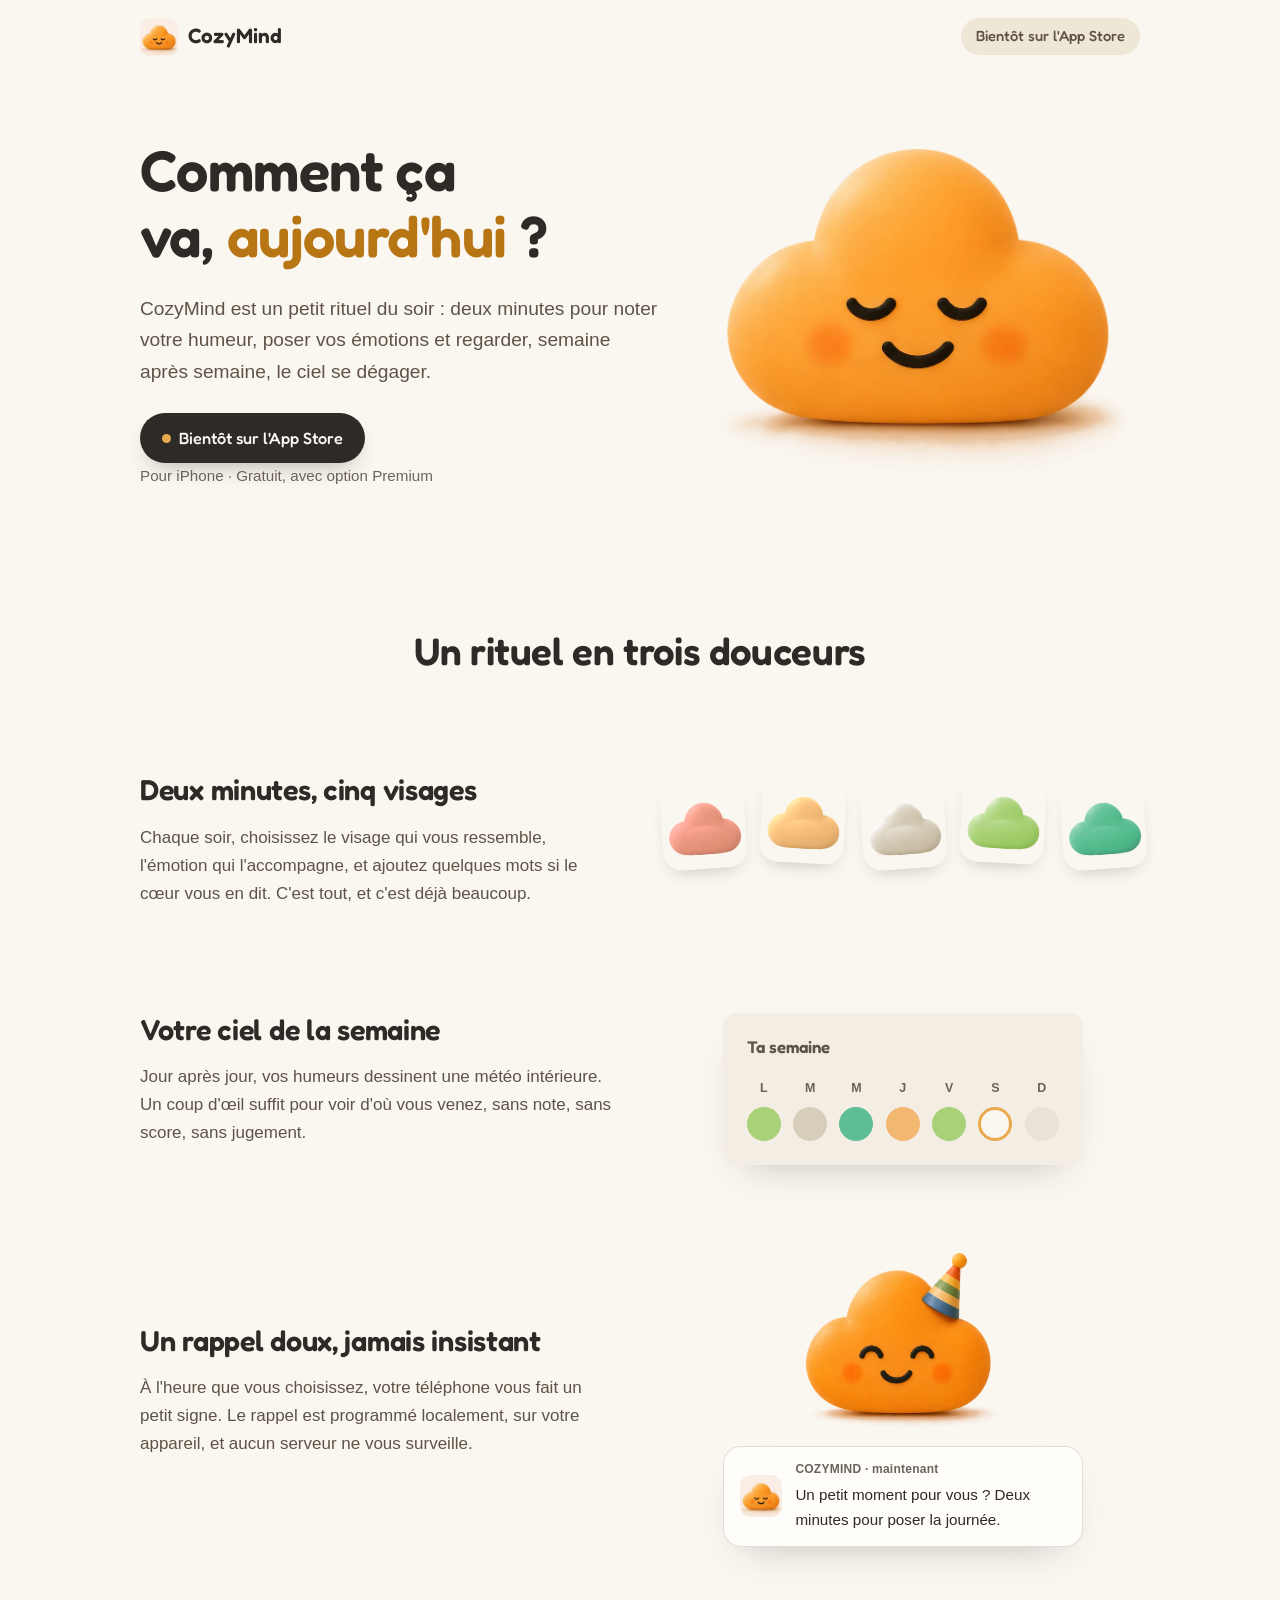
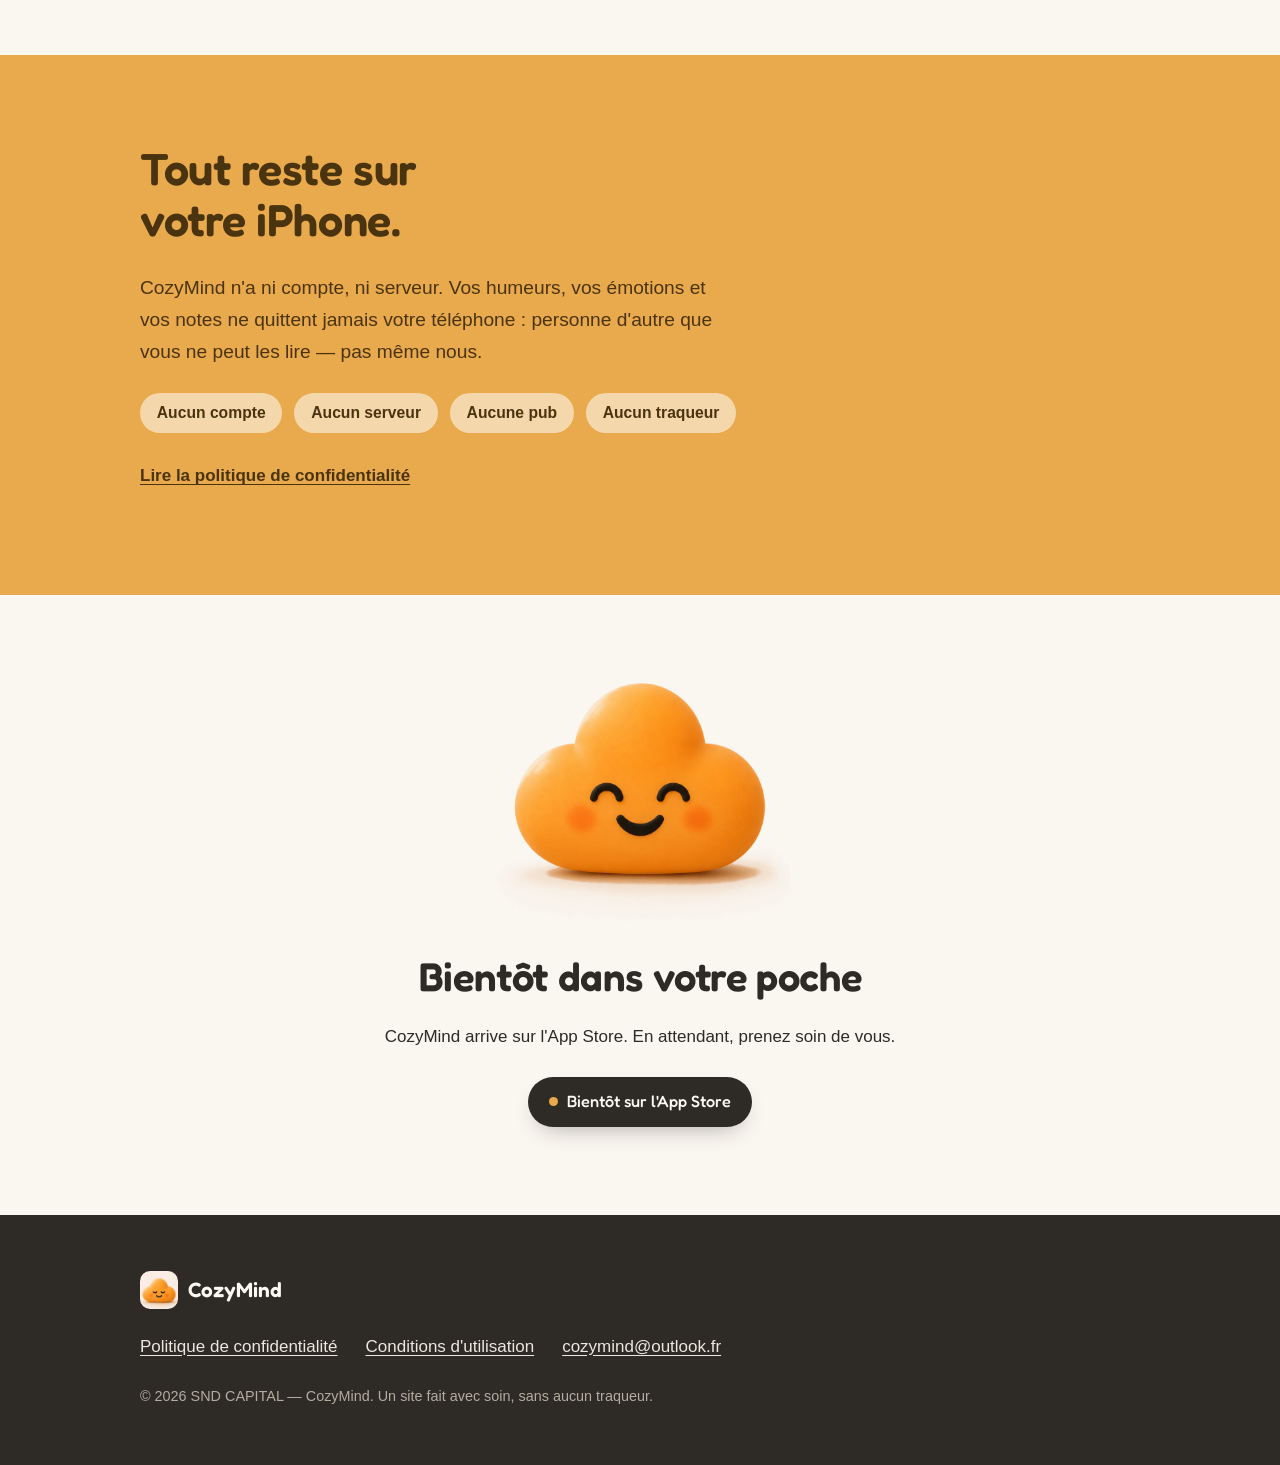
==== index.html @ 1f39d96f "Site cozymind.fr : landing, politique de confidentialité, conditions d'utilisation Co-Authored-By: C" ====
<!DOCTYPE html>
<html lang="fr">
<head>
  <meta charset="UTF-8">
  <meta name="viewport" content="width=device-width, initial-scale=1.0">
  <title>CozyMind — Deux minutes chaque soir pour votre humeur</title>
  <meta name="description" content="CozyMind est une app iPhone de suivi d'humeur : un petit rituel du soir, tout doux. Sans compte, sans serveur, sans pub — tout reste sur votre téléphone.">
  <link rel="canonical" href="https://cozymind.fr/">
  <meta property="og:title" content="CozyMind — Deux minutes chaque soir pour votre humeur">
  <meta property="og:description" content="Un petit rituel du soir pour noter votre humeur. Sans compte, sans serveur : tout reste sur votre iPhone.">
  <meta property="og:url" content="https://cozymind.fr/">
  <meta property="og:image" content="https://cozymind.fr/assets/img/icon-512.png">
  <meta property="og:type" content="website">
  <meta name="theme-color" content="#FAF6F0">
  <link rel="icon" href="assets/img/favicon-32.png" sizes="32x32">
  <link rel="apple-touch-icon" href="assets/img/apple-touch-icon.png">
  <link rel="stylesheet" href="assets/style.css">
</head>
<body>

  <header class="site-header">
    <div class="wrap">
      <a class="brand" href="/">
        <img src="assets/img/app-icon.webp" alt="" width="38" height="38">
        CozyMind
      </a>
      <span class="header-note">Bientôt sur l'App Store</span>
    </div>
  </header>

  <main>
    <section class="hero">
      <div class="wrap">
        <div class="hero-copy">
          <h1>Comment ça va, <em>aujourd'hui</em>&nbsp;?</h1>
          <p class="pitch">CozyMind est un petit rituel du soir&nbsp;: deux minutes pour noter votre humeur, poser vos émotions et regarder, semaine après semaine, le ciel se dégager.</p>
          <div class="cta-row">
            <span class="badge-soon"><span class="dot" aria-hidden="true"></span>Bientôt sur l'App&nbsp;Store</span>
          </div>
          <p class="cta-note">Pour iPhone · Gratuit, avec option Premium</p>
        </div>
        <figure class="hero-figure">
          <img src="assets/img/mascotte.webp" alt="La mascotte de CozyMind, un petit nuage souriant aux joues rosées" width="880" height="687">
        </figure>
      </div>
    </section>

    <section class="how" id="comment">
      <div class="wrap">
        <h2>Un rituel en trois douceurs</h2>

        <article class="feature">
          <div class="feature-text">
            <h3>Deux minutes, cinq visages</h3>
            <p>Chaque soir, choisissez le visage qui vous ressemble, l'émotion qui l'accompagne, et ajoutez quelques mots si le cœur vous en dit. C'est tout, et c'est déjà beaucoup.</p>
          </div>
          <figure class="feature-visual">
            <div class="mood-fan" role="img" aria-label="Les cinq visages d'humeur de CozyMind, de « pas très bien » à « très bien »">
              <img src="assets/img/humeur-1.webp" alt="" width="256" height="256">
              <img src="assets/img/humeur-2.webp" alt="" width="256" height="256">
              <img src="assets/img/humeur-3.webp" alt="" width="256" height="256">
              <img src="assets/img/humeur-4.webp" alt="" width="256" height="256">
              <img src="assets/img/humeur-5.webp" alt="" width="256" height="256">
            </div>
          </figure>
        </article>

        <article class="feature">
          <div class="feature-text">
            <h3>Votre ciel de la semaine</h3>
            <p>Jour après jour, vos humeurs dessinent une météo intérieure. Un coup d'œil suffit pour voir d'où vous venez, sans note, sans score, sans jugement.</p>
          </div>
          <figure class="feature-visual">
            <div class="week-card" role="img" aria-label="Aperçu de la semaine dans CozyMind : un rond coloré par jour selon l'humeur">
              <p class="week-title">Ta semaine</p>
              <div class="week-days">
                <span class="day"><span>L</span><i class="m4"></i></span>
                <span class="day"><span>M</span><i class="m3"></i></span>
                <span class="day"><span>M</span><i class="m5"></i></span>
                <span class="day"><span>J</span><i class="m2"></i></span>
                <span class="day"><span>V</span><i class="m4"></i></span>
                <span class="day"><span>S</span><i class="today"></i></span>
                <span class="day"><span>D</span><i class="future"></i></span>
              </div>
            </div>
          </figure>
        </article>

        <article class="feature">
          <div class="feature-text">
            <h3>Un rappel doux, jamais insistant</h3>
            <p>À l'heure que vous choisissez, votre téléphone vous fait un petit signe. Le rappel est programmé localement, sur votre appareil, et aucun serveur ne vous surveille.</p>
          </div>
          <figure class="feature-visual">
            <div class="reminder-stack">
              <img src="assets/img/mascotte-festive.webp" alt="La mascotte de CozyMind qui lance des confettis" width="640" height="567">
              <div class="notif-card">
                <img src="assets/img/app-icon.webp" alt="" width="42" height="42">
                <div>
                  <p class="notif-app">COZYMIND · maintenant</p>
                  <p class="notif-text">Un petit moment pour vous&nbsp;? Deux minutes pour poser la journée.</p>
                </div>
              </div>
            </div>
          </figure>
        </article>

      </div>
    </section>

    <section class="privacy">
      <div class="wrap">
        <h2>Tout reste sur votre iPhone.</h2>
        <p class="privacy-lead">CozyMind n'a ni compte, ni serveur. Vos humeurs, vos émotions et vos notes ne quittent jamais votre téléphone&nbsp;: personne d'autre que vous ne peut les lire — pas même nous.</p>
        <ul class="privacy-facts">
          <li>Aucun compte</li>
          <li>Aucun serveur</li>
          <li>Aucune pub</li>
          <li>Aucun traqueur</li>
        </ul>
        <p><a href="confidentialite.html">Lire la politique de confidentialité</a></p>
      </div>
    </section>

    <section class="closing">
      <div class="wrap">
        <img src="assets/img/nuage-heureux.webp" alt="Un nuage heureux, les yeux fermés, tout sourire" width="880" height="722">
        <h2>Bientôt dans votre poche</h2>
        <p class="pitch">CozyMind arrive sur l'App&nbsp;Store. En attendant, prenez soin de vous.</p>
        <div class="cta-row">
          <span class="badge-soon"><span class="dot" aria-hidden="true"></span>Bientôt sur l'App&nbsp;Store</span>
        </div>
      </div>
    </section>
  </main>

  <footer class="site-footer">
    <div class="wrap">
      <a class="brand" href="/">
        <img src="assets/img/app-icon.webp" alt="" width="38" height="38">
        CozyMind
      </a>
      <ul class="footer-links">
        <li><a href="confidentialite.html">Politique de confidentialité</a></li>
        <li><a href="conditions.html">Conditions d'utilisation</a></li>
        <li><a href="mailto:cozymind@outlook.fr">cozymind@outlook.fr</a></li>
      </ul>
      <p class="legal">© 2026 SND CAPITAL — CozyMind. Un site fait avec soin, sans aucun traqueur.</p>
    </div>
  </footer>

</body>
</html>
---- assets/style.css ----
/* cozymind.fr — feuille de style unique.
   Tokens repris de src/theme.js de l'app : le site doit ressembler à l'app. */

/* ---------- Polices (auto-hébergées, aucun appel tiers) ---------- */
@font-face {
  font-family: 'Fredoka';
  font-style: normal;
  font-weight: 500 600;
  font-display: swap;
  src: url('fonts/fredoka-latin.woff2') format('woff2');
  unicode-range: U+0000-00FF, U+0131, U+0152-0153, U+02BB-02BC, U+02C6, U+02DA,
    U+02DC, U+0304, U+0308, U+0329, U+2000-206F, U+20AC, U+2122, U+2191, U+2193,
    U+2212, U+2215, U+FEFF, U+FFFD;
}
@font-face {
  font-family: 'Fredoka';
  font-style: normal;
  font-weight: 500 600;
  font-display: swap;
  src: url('fonts/fredoka-latin-ext.woff2') format('woff2');
  unicode-range: U+0100-02BA, U+02BD-02C5, U+02C7-02CC, U+02CE-02D7, U+02DD-02FF,
    U+0304, U+0308, U+0329, U+1D00-1DBF, U+1E00-1E9F, U+1EF2-1EFF, U+2020,
    U+20A0-20AB, U+20AD-20C0, U+2113, U+2C60-2C7F, U+A720-A7FF;
}

/* ---------- Tokens ---------- */
:root {
  --screen: #FAF6F0;
  --card: #F3EDE4;
  --ink: #2E2A26;
  --greige: #9A9088;
  --muted: #6B635B;
  --soft: #5F5347;          /* texte secondaire à bon contraste */
  --amber: #E9A94D;
  --amber-deep: #4A3410;    /* encre sur fond ambre */
  --chip-bg: #EFE7D6;
  --hairline: rgba(138, 129, 119, 0.25);
  --link: #8A5A16;

  --m1: #E89078; --m2: #F2B872; --m3: #D6CDBB; --m4: #A9D178; --m5: #5DBE93;

  --r-card: 14px;
  --r-full: 999px;

  --display: 'Fredoka', 'Avenir Next', 'Trebuchet MS', sans-serif;
  --body: -apple-system, BlinkMacSystemFont, 'Segoe UI', Roboto, Helvetica, Arial, sans-serif;

  --wrap: 1080px;
  --gutter: clamp(1.25rem, 5vw, 2.5rem);
}

/* ---------- Base ---------- */
*, *::before, *::after { box-sizing: border-box; }
html { scroll-behavior: smooth; }
body {
  margin: 0;
  font-family: var(--body);
  font-size: 1.0625rem;
  line-height: 1.65;
  color: var(--ink);
  background: var(--screen);
  -webkit-font-smoothing: antialiased;
}
img { max-width: 100%; height: auto; display: block; }
a { color: var(--link); text-underline-offset: 3px; }
a:hover { color: var(--amber-deep); }
h1, h2, h3 {
  font-family: var(--display);
  font-weight: 600;
  line-height: 1.15;
  letter-spacing: -0.01em;
  text-wrap: balance;
  margin: 0 0 0.6em;
}
p { margin: 0 0 1em; text-wrap: pretty; }
:focus-visible { outline: 3px solid var(--amber); outline-offset: 3px; border-radius: 4px; }

.wrap { max-width: var(--wrap); margin-inline: auto; padding-inline: var(--gutter); }

/* ---------- En-tête ---------- */
.site-header { padding: 1.1rem 0; }
.site-header .wrap { display: flex; align-items: center; justify-content: space-between; gap: 1rem; }
.brand {
  display: inline-flex; align-items: center; gap: 0.6rem;
  font-family: var(--display); font-weight: 600; font-size: 1.3rem;
  color: var(--ink); text-decoration: none;
}
.brand img { width: 38px; height: 38px; border-radius: 10px; }
.header-note {
  font-family: var(--display); font-weight: 500; font-size: 0.92rem;
  color: var(--soft); background: var(--chip-bg);
  padding: 0.4rem 0.95rem; border-radius: var(--r-full);
  white-space: nowrap;
}

/* ---------- Héros ---------- */
.hero { padding: clamp(1.5rem, 5vw, 4rem) 0 clamp(2.5rem, 6vw, 5rem); }
.hero .wrap {
  display: grid; grid-template-columns: minmax(0, 6fr) minmax(0, 5fr);
  gap: clamp(1.5rem, 4vw, 4rem); align-items: center;
}
.hero h1 { font-size: clamp(2.3rem, 5.2vw, 3.6rem); margin-bottom: 0.4em; }
.hero h1 em { font-style: normal; color: #B87514; } /* ambre foncé : 3:1 sur crème */
.hero .pitch { font-size: clamp(1.05rem, 1.6vw, 1.2rem); color: var(--soft); max-width: 34rem; }
.hero-figure { position: relative; margin: 0; }
.hero-figure::before {
  content: ''; position: absolute; inset: 8% 4%;
  background: radial-gradient(closest-side, rgba(233, 169, 77, 0.28), transparent 72%);
  border-radius: 50%;
}
.hero-figure img { position: relative; width: min(100%, 420px); margin-inline: auto; }

.cta-row { display: flex; flex-wrap: wrap; align-items: center; gap: 0.9rem 1.1rem; margin-top: 1.6rem; }
.badge-soon {
  display: inline-flex; align-items: center; gap: 0.55rem;
  background: var(--ink); color: #FBF7F1;
  font-family: var(--display); font-weight: 500; font-size: 1.02rem;
  padding: 0.72rem 1.35rem; border-radius: var(--r-full);
  box-shadow: 0 10px 24px -12px rgba(46, 42, 38, 0.45);
}
.badge-soon .dot {
  width: 9px; height: 9px; border-radius: 50%;
  background: var(--amber); flex: none;
}
.cta-note { font-size: 0.95rem; color: var(--muted); margin: 0; }

/* Les 5 humeurs en éventail sous le héros */
.mood-fan { display: flex; justify-content: center; gap: clamp(0.4rem, 1.5vw, 1rem); padding: 0 0 clamp(2rem, 5vw, 3.5rem); }
.mood-fan img {
  width: clamp(52px, 8vw, 84px); height: auto;
  border-radius: 22%;
  box-shadow: 0 8px 18px -10px rgba(46, 42, 38, 0.35);
}
.mood-fan img:nth-child(odd) { transform: rotate(-4deg) translateY(6px); }
.mood-fan img:nth-child(even) { transform: rotate(3deg); }

/* ---------- Sections « comment ça marche » ---------- */
.how { padding: clamp(2rem, 5vw, 4rem) 0; }
.how > .wrap > h2 { font-size: clamp(1.7rem, 3.2vw, 2.4rem); text-align: center; margin-bottom: clamp(2rem, 5vw, 3.5rem); }
.feature {
  display: grid; grid-template-columns: minmax(0, 1fr) minmax(0, 1fr);
  gap: clamp(1.5rem, 4vw, 4.5rem); align-items: center;
  padding-block: clamp(1.5rem, 3.5vw, 2.75rem);
}
.feature h3 { font-size: clamp(1.35rem, 2.4vw, 1.8rem); }
.feature p { color: var(--soft); max-width: 30rem; }
.feature-visual { margin: 0; display: grid; place-items: center; }
.feature-visual > img { width: min(100%, 340px); }

/* Maquette « Ta semaine » (reconstruite en CSS avec les tokens de l'app) */
.week-card {
  background: var(--card); border-radius: var(--r-card);
  padding: 1.35rem 1.5rem 1.5rem; width: min(100%, 360px);
  box-shadow: 0 18px 40px -24px rgba(46, 42, 38, 0.35);
}
.week-card .week-title {
  font-family: var(--display); font-weight: 600; font-size: 1.05rem; margin-bottom: 1rem;
}
.week-days { display: flex; justify-content: space-between; gap: 0.4rem; }
.week-days .day { display: grid; gap: 0.5rem; justify-items: center; }
.week-days .day span { font-size: 0.78rem; font-weight: 600; color: var(--muted); }
.week-days .day i {
  width: clamp(26px, 4vw, 34px); aspect-ratio: 1; border-radius: 50%; font-style: normal;
}
.day i.m1 { background: var(--m1); } .day i.m2 { background: var(--m2); }
.day i.m3 { background: var(--m3); } .day i.m4 { background: var(--m4); }
.day i.m5 { background: var(--m5); }
.day i.today { background: var(--screen); border: 3px solid var(--amber); }
.day i.future { background: rgba(138, 129, 119, 0.10); }

/* Maquette de rappel (notification locale) */
.reminder-stack { display: grid; gap: 1rem; width: min(100%, 360px); }
.reminder-stack > img { width: 200px; margin-inline: auto; }
.notif-card {
  display: flex; align-items: center; gap: 0.85rem;
  background: #FFFDF9; border: 1px solid var(--hairline);
  border-radius: 18px; padding: 0.85rem 1rem;
  box-shadow: 0 18px 40px -24px rgba(46, 42, 38, 0.35);
}
.notif-card img { width: 42px; height: 42px; border-radius: 11px; }
.notif-card .notif-app { font-size: 0.75rem; font-weight: 600; letter-spacing: 0.02em; color: var(--muted); margin: 0 0 0.1rem; }
.notif-card .notif-text { font-size: 0.95rem; margin: 0; color: var(--ink); }

/* ---------- Bande confidentialité (ambre assumé) ---------- */
.privacy { background: var(--amber); color: var(--amber-deep); padding: clamp(3rem, 7vw, 5.5rem) 0; }
.privacy h2 { font-size: clamp(1.9rem, 3.8vw, 2.8rem); max-width: 18ch; }
.privacy .privacy-lead { font-size: clamp(1.05rem, 1.6vw, 1.2rem); max-width: 56ch; }
.privacy-facts { display: flex; flex-wrap: wrap; gap: 0.6rem 0.75rem; padding: 0; margin: 1.6rem 0 1.8rem; list-style: none; }
.privacy-facts li {
  background: rgba(255, 253, 249, 0.55); border-radius: var(--r-full);
  padding: 0.45rem 1.05rem; font-weight: 600; font-size: 0.98rem;
}
.privacy a { color: var(--amber-deep); font-weight: 600; }

/* ---------- Appel final ---------- */
.closing { text-align: center; padding: clamp(3rem, 7vw, 5.5rem) 0; }
.closing img { width: min(60vw, 300px); margin: 0 auto 1.5rem; }
.closing h2 { font-size: clamp(1.8rem, 3.4vw, 2.5rem); }
.closing .cta-row { justify-content: center; }

/* ---------- Pied de page ---------- */
.site-footer { background: var(--ink); color: #EDE7DE; padding: clamp(2.5rem, 5vw, 3.5rem) 0; }
.site-footer .wrap { display: grid; gap: 1.5rem; }
.site-footer .brand { color: #FBF7F1; }
.footer-links { display: flex; flex-wrap: wrap; gap: 0.4rem 1.75rem; padding: 0; margin: 0; list-style: none; }
.site-footer a { color: #EDE7DE; }
.site-footer a:hover { color: var(--amber); }
.site-footer .legal { font-size: 0.9rem; color: #B5ACA1; margin: 0; }

/* ---------- Pages de texte (légal) ---------- */
.prose { max-width: 46rem; margin-inline: auto; padding: clamp(1.5rem, 4vw, 3rem) var(--gutter) 4rem; }
.prose h1 { font-size: clamp(1.9rem, 4vw, 2.6rem); }
.prose .meta { color: var(--muted); font-size: 0.95rem; margin-top: -0.4rem; }
.prose h2 {
  font-size: 1.35rem; margin-top: 2.4em;
  border-bottom: 1px solid var(--hairline); padding-bottom: 0.35rem;
}
.prose ul { padding-left: 1.35rem; }
.prose li { margin-bottom: 0.45rem; }
.prose .encadre {
  background: var(--chip-bg); border: 1px solid rgba(138, 129, 119, 0.35);
  border-radius: var(--r-card); padding: 1.05rem 1.3rem; margin: 1.6rem 0;
}
.back-link {
  display: inline-block; margin-bottom: 0.5rem;
  font-family: var(--display); font-weight: 500; text-decoration: none;
}

/* ---------- Page 404 ---------- */
.lost { text-align: center; padding: clamp(3rem, 8vw, 6rem) var(--gutter); }
.lost img { width: min(55vw, 260px); margin: 0 auto 1.5rem; }
.lost h1 { font-size: clamp(1.9rem, 4vw, 2.6rem); }

/* ---------- Mouvement ---------- */
@media (prefers-reduced-motion: no-preference) {
  .hero-copy > * { animation: rise 0.7s cubic-bezier(0.16, 1, 0.3, 1) backwards; }
  .hero-copy > *:nth-child(2) { animation-delay: 0.08s; }
  .hero-copy > *:nth-child(3) { animation-delay: 0.16s; }
  .hero-copy > *:nth-child(4) { animation-delay: 0.24s; }
  .hero-figure img { animation: drift 7s ease-in-out infinite; }
  .mood-fan img { transition: transform 0.35s cubic-bezier(0.16, 1, 0.3, 1); }
  .mood-fan img:hover { transform: translateY(-8px) rotate(0deg) scale(1.06); }
}
@keyframes rise { from { opacity: 0; transform: translateY(14px); } }
@keyframes drift {
  0%, 100% { transform: translateY(0); }
  50% { transform: translateY(-10px); }
}
@media (prefers-reduced-motion: reduce) {
  html { scroll-behavior: auto; }
}

/* ---------- Responsive ---------- */
@media (max-width: 820px) {
  .hero .wrap { grid-template-columns: 1fr; text-align: center; }
  .hero .pitch { margin-inline: auto; }
  .hero .cta-row { justify-content: center; }
  .hero-figure { order: -1; }
  .hero-figure img { width: min(62vw, 300px); }
  .feature { grid-template-columns: 1fr; }
  .feature-visual { order: -1; }
  .feature-text h3, .feature-text p { text-align: center; margin-inline: auto; }
  .header-note { display: none; }
}
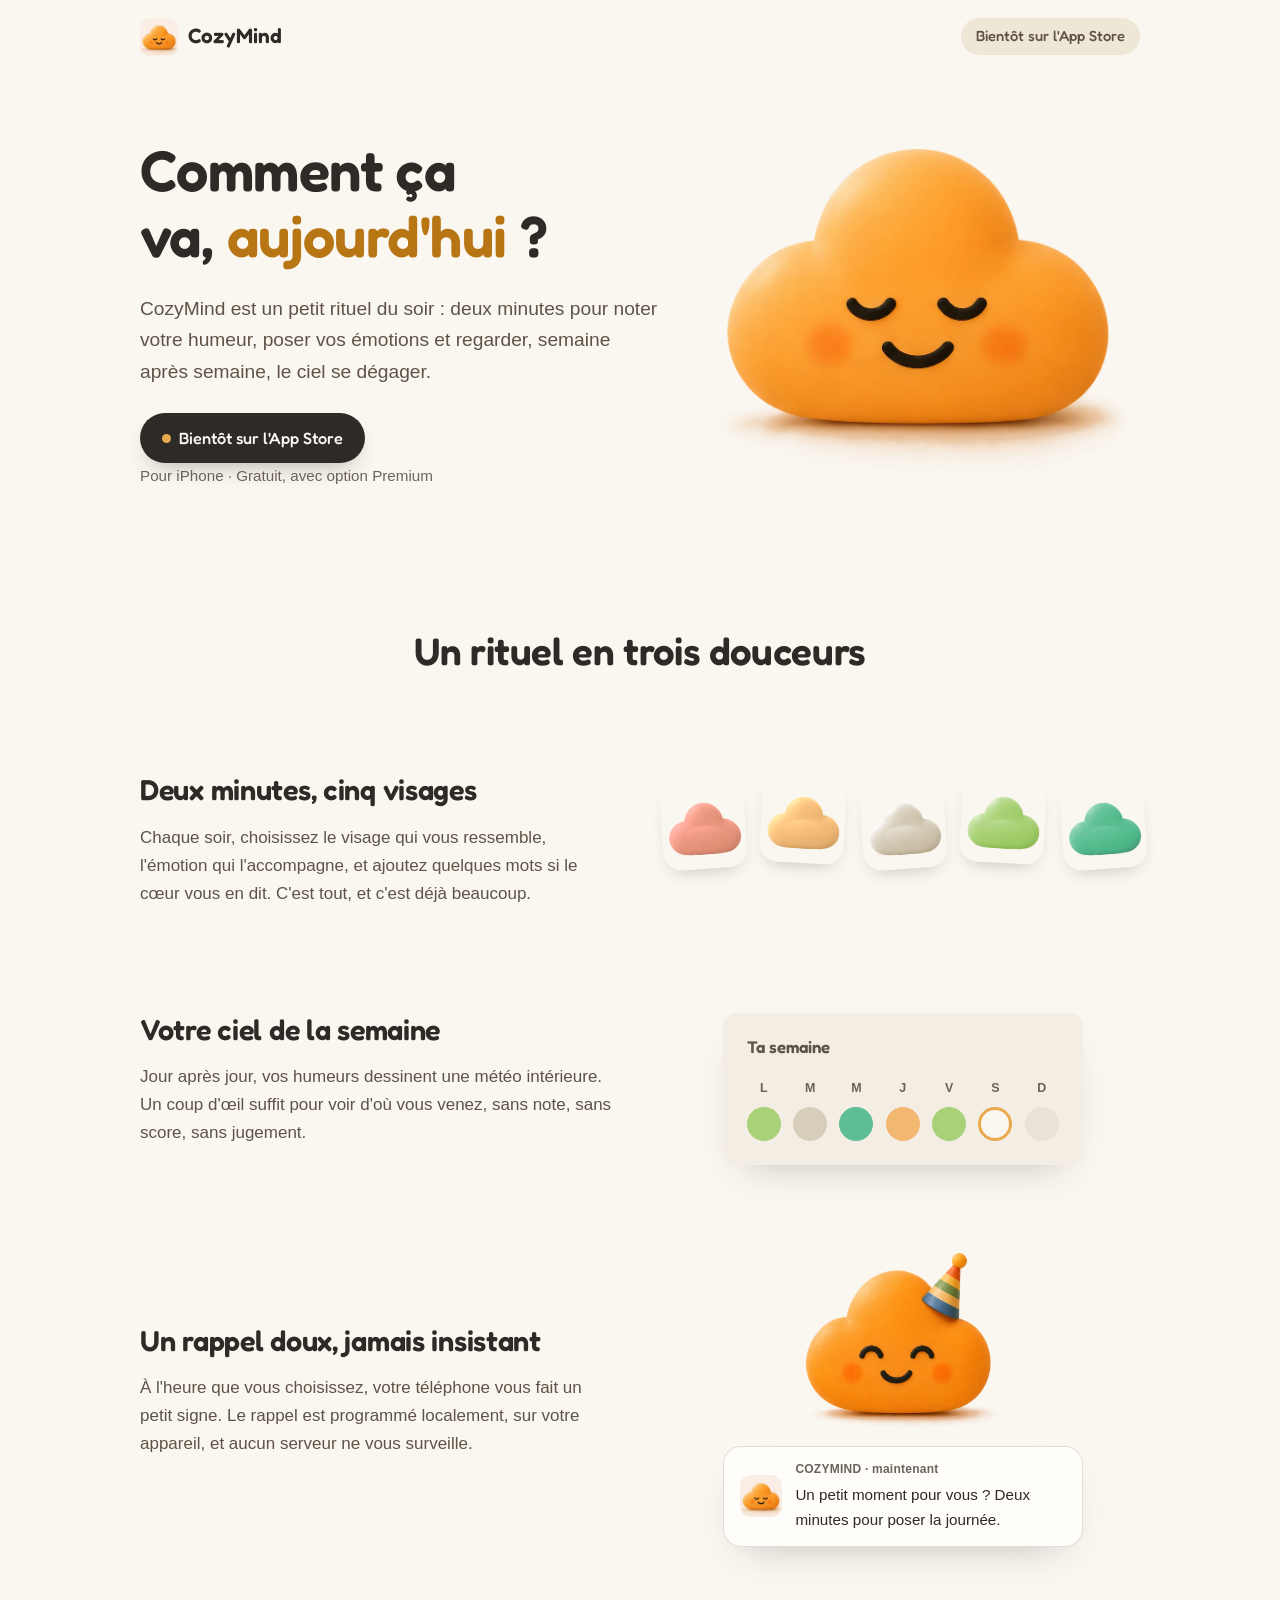
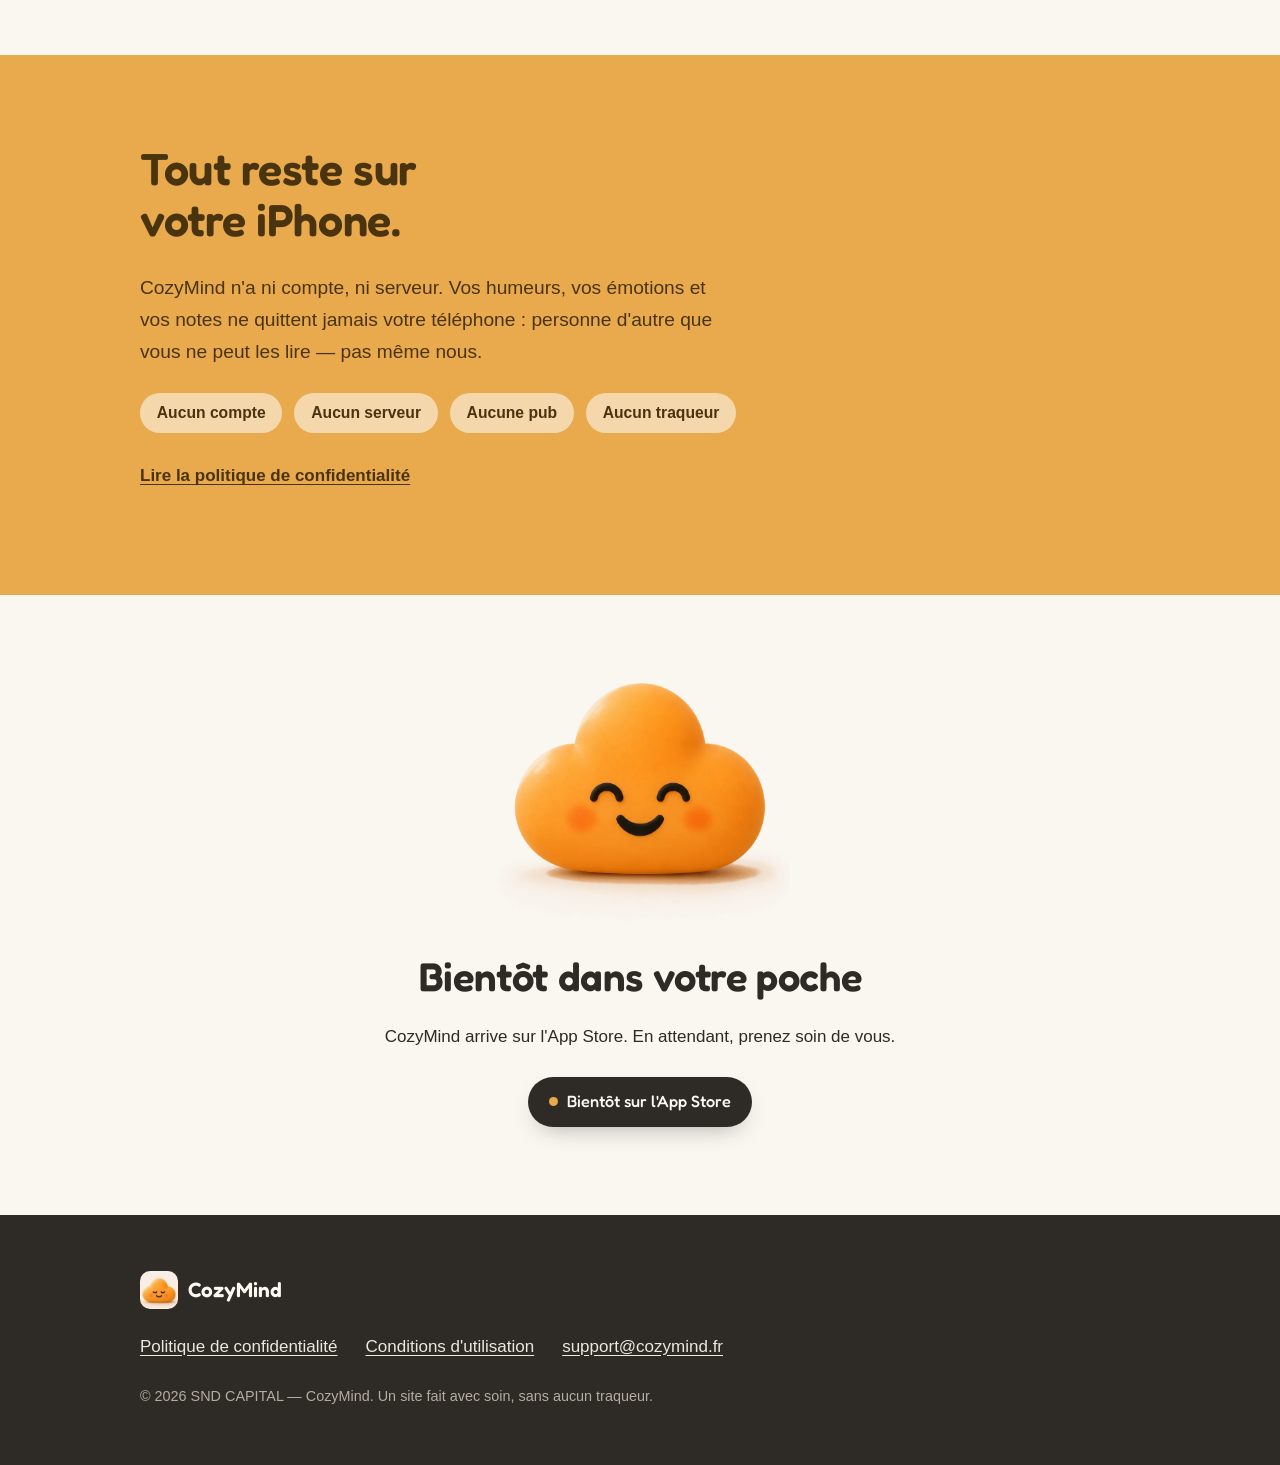
==== commit 58356aba: "Contact : support@cozymind.fr remplace l'adresse outlook.fr Co-Authored-By: Claude Fable 5 <noreply@" ====
--- a/index.html
+++ b/index.html
@@ -143,7 +143,7 @@
       <ul class="footer-links">
         <li><a href="confidentialite.html">Politique de confidentialité</a></li>
         <li><a href="conditions.html">Conditions d'utilisation</a></li>
-        <li><a href="mailto:cozymind@outlook.fr">cozymind@outlook.fr</a></li>
+        <li><a href="mailto:support@cozymind.fr">support@cozymind.fr</a></li>
       </ul>
       <p class="legal">© 2026 SND CAPITAL — CozyMind. Un site fait avec soin, sans aucun traqueur.</p>
     </div>
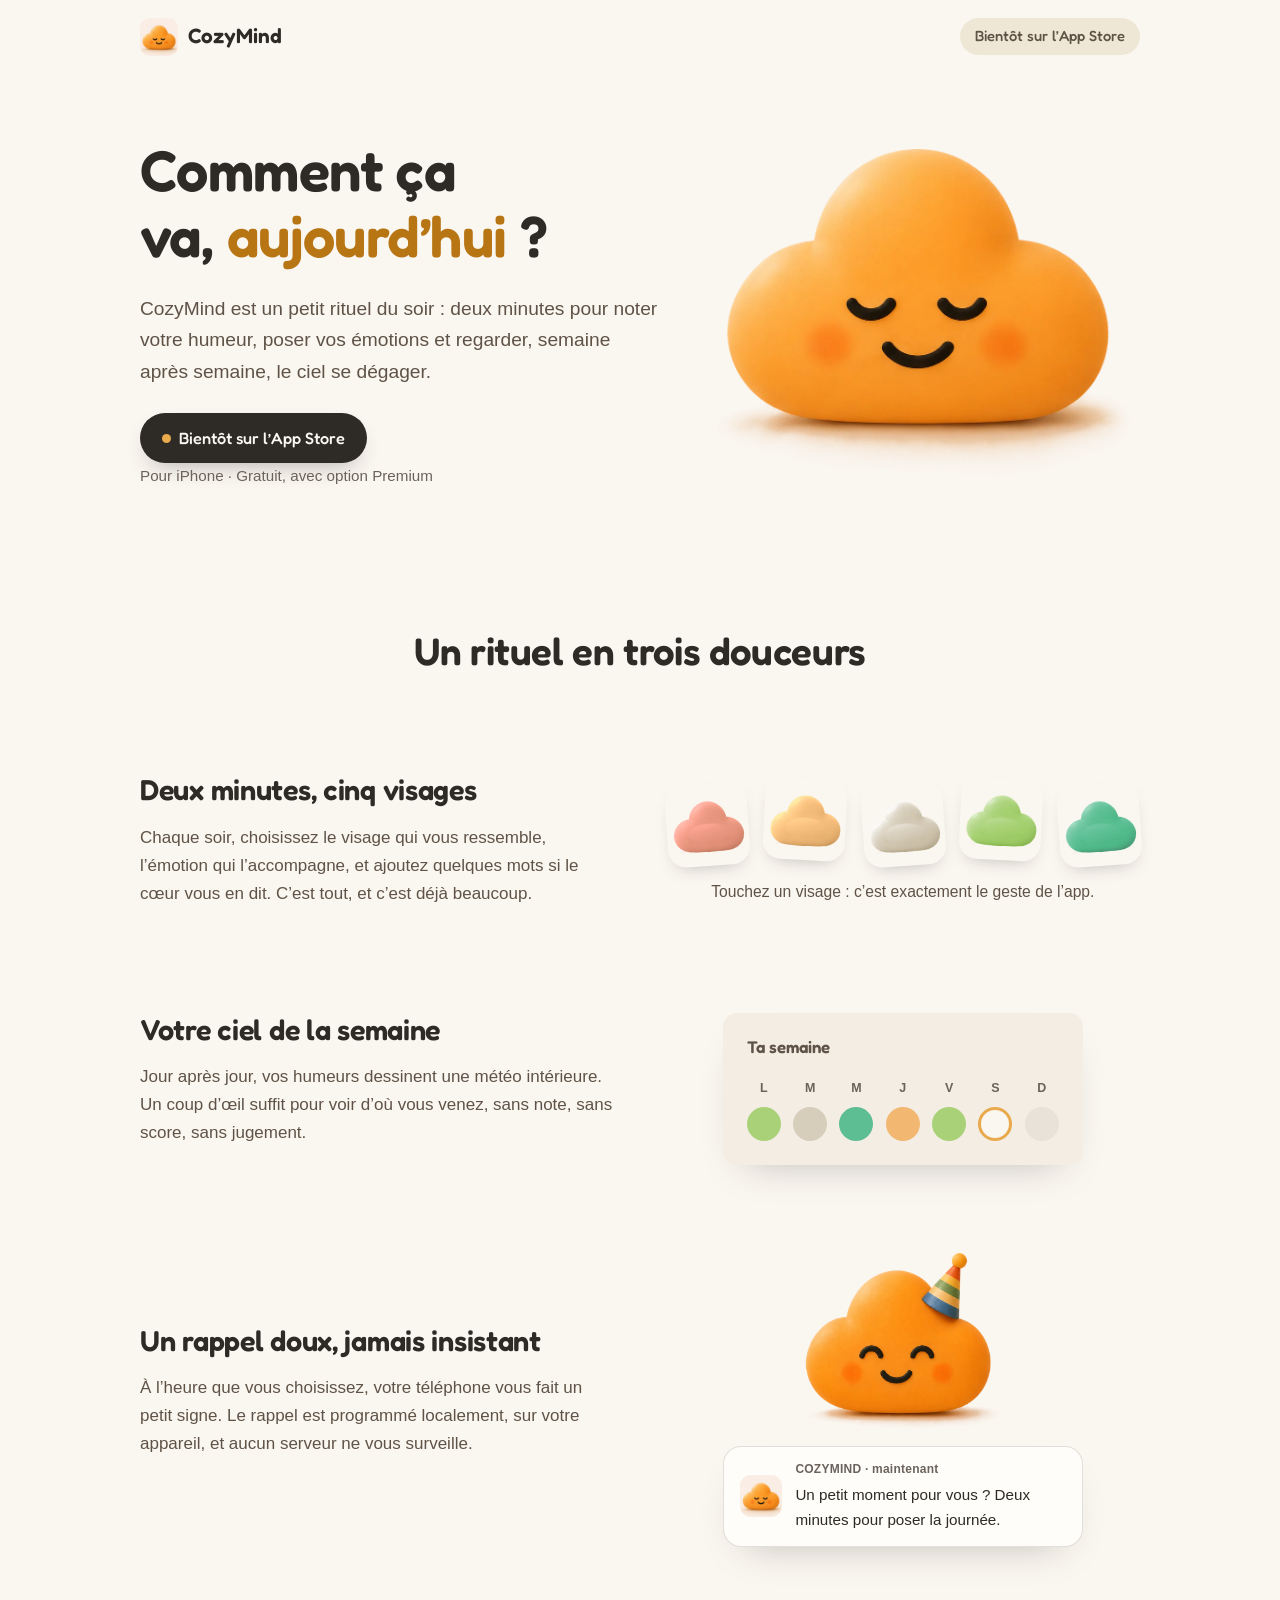
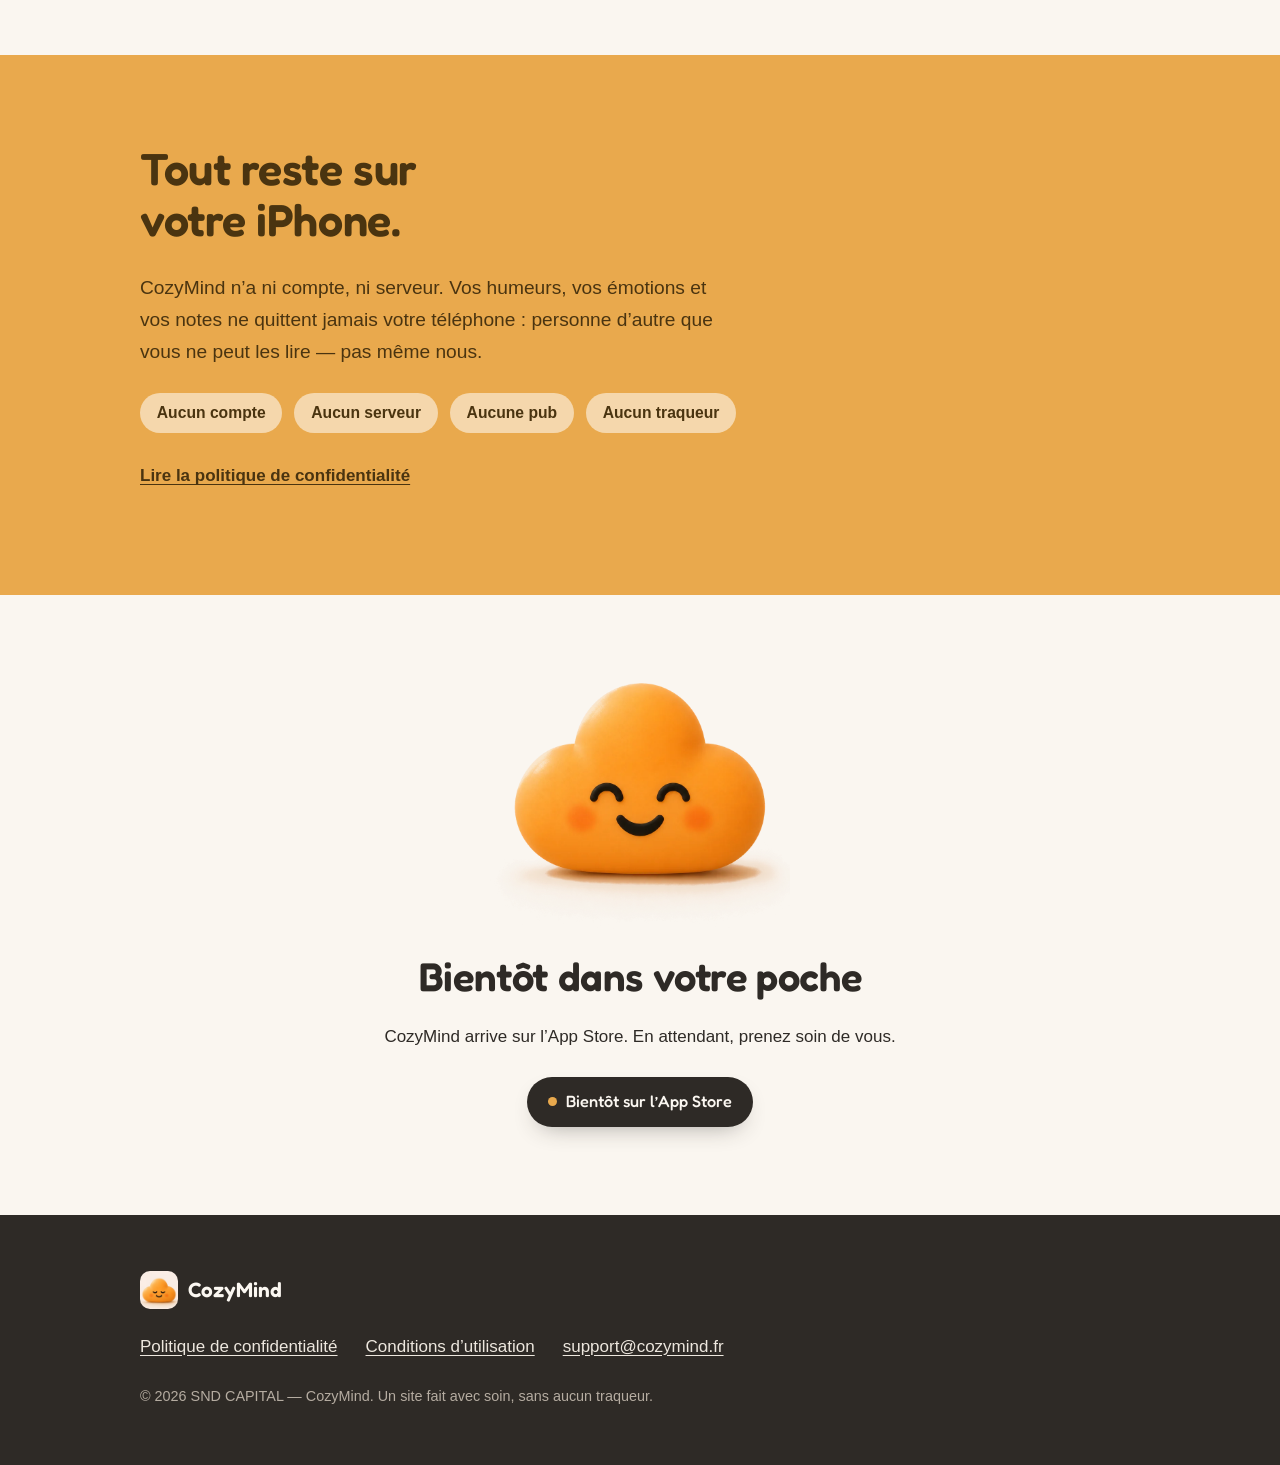
==== commit 6f39cdce: "Audit design : essai interactif des humeurs, a11y et perf Typographie (apostrophes courbes), lien d'" ====
--- a/index.html
+++ b/index.html
@@ -4,7 +4,7 @@
   <meta charset="UTF-8">
   <meta name="viewport" content="width=device-width, initial-scale=1.0">
   <title>CozyMind — Deux minutes chaque soir pour votre humeur</title>
-  <meta name="description" content="CozyMind est une app iPhone de suivi d'humeur : un petit rituel du soir, tout doux. Sans compte, sans serveur, sans pub — tout reste sur votre téléphone.">
+  <meta name="description" content="CozyMind est une app iPhone de suivi d’humeur : un petit rituel du soir, tout doux. Sans compte, sans serveur, sans pub — tout reste sur votre téléphone.">
   <link rel="canonical" href="https://cozymind.fr/">
   <meta property="og:title" content="CozyMind — Deux minutes chaque soir pour votre humeur">
   <meta property="og:description" content="Un petit rituel du soir pour noter votre humeur. Sans compte, sans serveur : tout reste sur votre iPhone.">
@@ -14,9 +14,12 @@
   <meta name="theme-color" content="#FAF6F0">
   <link rel="icon" href="assets/img/favicon-32.png" sizes="32x32">
   <link rel="apple-touch-icon" href="assets/img/apple-touch-icon.png">
+  <link rel="preload" href="assets/fonts/fredoka-latin.woff2" as="font" type="font/woff2" crossorigin>
   <link rel="stylesheet" href="assets/style.css">
 </head>
 <body>
+
+  <a class="skip-link" href="#main">Aller au contenu</a>
 
   <header class="site-header">
     <div class="wrap">
@@ -24,23 +27,23 @@
         <img src="assets/img/app-icon.webp" alt="" width="38" height="38">
         CozyMind
       </a>
-      <span class="header-note">Bientôt sur l'App Store</span>
+      <span class="header-note">Bientôt sur l’App Store</span>
     </div>
   </header>
 
-  <main>
+  <main id="main">
     <section class="hero">
       <div class="wrap">
         <div class="hero-copy">
-          <h1>Comment ça va, <em>aujourd'hui</em>&nbsp;?</h1>
+          <h1>Comment ça va, <em>aujourd’hui</em>&nbsp;?</h1>
           <p class="pitch">CozyMind est un petit rituel du soir&nbsp;: deux minutes pour noter votre humeur, poser vos émotions et regarder, semaine après semaine, le ciel se dégager.</p>
           <div class="cta-row">
-            <span class="badge-soon"><span class="dot" aria-hidden="true"></span>Bientôt sur l'App&nbsp;Store</span>
+            <span class="badge-soon"><span class="dot" aria-hidden="true"></span>Bientôt sur l’App&nbsp;Store</span>
           </div>
           <p class="cta-note">Pour iPhone · Gratuit, avec option Premium</p>
         </div>
         <figure class="hero-figure">
-          <img src="assets/img/mascotte.webp" alt="La mascotte de CozyMind, un petit nuage souriant aux joues rosées" width="880" height="687">
+          <img src="assets/img/mascotte.webp" alt="La mascotte de CozyMind, un petit nuage souriant aux joues rosées" width="880" height="687" fetchpriority="high">
         </figure>
       </div>
     </section>
@@ -52,15 +55,18 @@
         <article class="feature">
           <div class="feature-text">
             <h3>Deux minutes, cinq visages</h3>
-            <p>Chaque soir, choisissez le visage qui vous ressemble, l'émotion qui l'accompagne, et ajoutez quelques mots si le cœur vous en dit. C'est tout, et c'est déjà beaucoup.</p>
+            <p>Chaque soir, choisissez le visage qui vous ressemble, l’émotion qui l’accompagne, et ajoutez quelques mots si le cœur vous en dit. C’est tout, et c’est déjà beaucoup.</p>
           </div>
           <figure class="feature-visual">
-            <div class="mood-fan" role="img" aria-label="Les cinq visages d'humeur de CozyMind, de « pas très bien » à « très bien »">
-              <img src="assets/img/humeur-1.webp" alt="" width="256" height="256">
-              <img src="assets/img/humeur-2.webp" alt="" width="256" height="256">
-              <img src="assets/img/humeur-3.webp" alt="" width="256" height="256">
-              <img src="assets/img/humeur-4.webp" alt="" width="256" height="256">
-              <img src="assets/img/humeur-5.webp" alt="" width="256" height="256">
+            <div>
+              <div class="mood-fan">
+                <button type="button" aria-pressed="false" aria-label="Pas très bien"><img src="assets/img/humeur-1.webp" alt="" width="256" height="256" loading="lazy"></button>
+                <button type="button" aria-pressed="false" aria-label="Bof"><img src="assets/img/humeur-2.webp" alt="" width="256" height="256" loading="lazy"></button>
+                <button type="button" aria-pressed="false" aria-label="Moyen"><img src="assets/img/humeur-3.webp" alt="" width="256" height="256" loading="lazy"></button>
+                <button type="button" aria-pressed="false" aria-label="Bien"><img src="assets/img/humeur-4.webp" alt="" width="256" height="256" loading="lazy"></button>
+                <button type="button" aria-pressed="false" aria-label="Très bien"><img src="assets/img/humeur-5.webp" alt="" width="256" height="256" loading="lazy"></button>
+              </div>
+              <p class="mood-try" aria-live="polite">Touchez un visage&nbsp;: c’est exactement le geste de l’app.</p>
             </div>
           </figure>
         </article>
@@ -68,10 +74,10 @@
         <article class="feature">
           <div class="feature-text">
             <h3>Votre ciel de la semaine</h3>
-            <p>Jour après jour, vos humeurs dessinent une météo intérieure. Un coup d'œil suffit pour voir d'où vous venez, sans note, sans score, sans jugement.</p>
+            <p>Jour après jour, vos humeurs dessinent une météo intérieure. Un coup d’œil suffit pour voir d’où vous venez, sans note, sans score, sans jugement.</p>
           </div>
           <figure class="feature-visual">
-            <div class="week-card" role="img" aria-label="Aperçu de la semaine dans CozyMind : un rond coloré par jour selon l'humeur">
+            <div class="week-card" role="img" aria-label="Aperçu de la semaine dans CozyMind : un rond coloré par jour selon l’humeur">
               <p class="week-title">Ta semaine</p>
               <div class="week-days">
                 <span class="day"><span>L</span><i class="m4"></i></span>
@@ -89,13 +95,13 @@
         <article class="feature">
           <div class="feature-text">
             <h3>Un rappel doux, jamais insistant</h3>
-            <p>À l'heure que vous choisissez, votre téléphone vous fait un petit signe. Le rappel est programmé localement, sur votre appareil, et aucun serveur ne vous surveille.</p>
+            <p>À l’heure que vous choisissez, votre téléphone vous fait un petit signe. Le rappel est programmé localement, sur votre appareil, et aucun serveur ne vous surveille.</p>
           </div>
           <figure class="feature-visual">
             <div class="reminder-stack">
-              <img src="assets/img/mascotte-festive.webp" alt="La mascotte de CozyMind qui lance des confettis" width="640" height="567">
+              <img src="assets/img/mascotte-festive.webp" alt="La mascotte de CozyMind qui lance des confettis" width="640" height="567" loading="lazy">
               <div class="notif-card">
-                <img src="assets/img/app-icon.webp" alt="" width="42" height="42">
+                <img src="assets/img/app-icon.webp" alt="" width="42" height="42" loading="lazy">
                 <div>
                   <p class="notif-app">COZYMIND · maintenant</p>
                   <p class="notif-text">Un petit moment pour vous&nbsp;? Deux minutes pour poser la journée.</p>
@@ -111,7 +117,7 @@
     <section class="privacy">
       <div class="wrap">
         <h2>Tout reste sur votre iPhone.</h2>
-        <p class="privacy-lead">CozyMind n'a ni compte, ni serveur. Vos humeurs, vos émotions et vos notes ne quittent jamais votre téléphone&nbsp;: personne d'autre que vous ne peut les lire — pas même nous.</p>
+        <p class="privacy-lead">CozyMind n’a ni compte, ni serveur. Vos humeurs, vos émotions et vos notes ne quittent jamais votre téléphone&nbsp;: personne d’autre que vous ne peut les lire — pas même nous.</p>
         <ul class="privacy-facts">
           <li>Aucun compte</li>
           <li>Aucun serveur</li>
@@ -124,11 +130,11 @@
 
     <section class="closing">
       <div class="wrap">
-        <img src="assets/img/nuage-heureux.webp" alt="Un nuage heureux, les yeux fermés, tout sourire" width="880" height="722">
+        <img src="assets/img/nuage-heureux.webp" alt="Un nuage heureux, les yeux fermés, tout sourire" width="880" height="722" loading="lazy">
         <h2>Bientôt dans votre poche</h2>
-        <p class="pitch">CozyMind arrive sur l'App&nbsp;Store. En attendant, prenez soin de vous.</p>
+        <p class="pitch">CozyMind arrive sur l’App&nbsp;Store. En attendant, prenez soin de vous.</p>
         <div class="cta-row">
-          <span class="badge-soon"><span class="dot" aria-hidden="true"></span>Bientôt sur l'App&nbsp;Store</span>
+          <span class="badge-soon"><span class="dot" aria-hidden="true"></span>Bientôt sur l’App&nbsp;Store</span>
         </div>
       </div>
     </section>
@@ -142,12 +148,37 @@
       </a>
       <ul class="footer-links">
         <li><a href="confidentialite.html">Politique de confidentialité</a></li>
-        <li><a href="conditions.html">Conditions d'utilisation</a></li>
+        <li><a href="conditions.html">Conditions d’utilisation</a></li>
         <li><a href="mailto:support@cozymind.fr">support@cozymind.fr</a></li>
       </ul>
       <p class="legal">© 2026 SND CAPITAL — CozyMind. Un site fait avec soin, sans aucun traqueur.</p>
     </div>
   </footer>
 
+  <script>
+    (function () {
+      var moods = [
+        { label: 'Pas très bien', note: 'ça compte aussi.', bg: '#E89078', text: '#6E2F1D' },
+        { label: 'Bof', note: 'merci d’être honnête.', bg: '#F2B872', text: '#6E4E14' },
+        { label: 'Moyen', note: 'on prend note, en douceur.', bg: '#D6CDBB', text: '#5F5347' },
+        { label: 'Bien', note: 'belle journée, on dirait.', bg: '#A9D178', text: '#3E5A1E' },
+        { label: 'Très bien', note: 'on s’en réjouit avec vous.', bg: '#5DBE93', text: '#1C4F38' }
+      ];
+      var fan = document.querySelector('.mood-fan');
+      var out = document.querySelector('.mood-try');
+      if (!fan || !out) return;
+      var buttons = fan.querySelectorAll('button');
+      buttons.forEach(function (btn, i) {
+        btn.addEventListener('click', function () {
+          fan.classList.add('has-choice');
+          buttons.forEach(function (b) { b.setAttribute('aria-pressed', String(b === btn)); });
+          var m = moods[i];
+          out.innerHTML = '<span class="mood-chip" style="background:' + m.bg + ';color:' + m.text + '">'
+            + m.label + '</span> ' + m.note;
+        });
+      });
+    })();
+  </script>
+
 </body>
 </html>
--- a/assets/style.css
+++ b/assets/style.css
@@ -51,7 +51,9 @@
 
 /* ---------- Base ---------- */
 *, *::before, *::after { box-sizing: border-box; }
+:root { color-scheme: light; }
 html { scroll-behavior: smooth; }
+a, button { touch-action: manipulation; }
 body {
   margin: 0;
   font-family: var(--body);
@@ -77,6 +79,14 @@
 
 .wrap { max-width: var(--wrap); margin-inline: auto; padding-inline: var(--gutter); }
 
+.skip-link {
+  position: absolute; left: -999px; top: 0; z-index: 10;
+  background: var(--ink); color: #FBF7F1;
+  padding: 0.6rem 1.1rem; border-radius: 0 0 12px 0;
+  font-family: var(--display); font-weight: 500; text-decoration: none;
+}
+.skip-link:focus { left: 0; }
+
 /* ---------- En-tête ---------- */
 .site-header { padding: 1.1rem 0; }
 .site-header .wrap { display: flex; align-items: center; justify-content: space-between; gap: 1rem; }
@@ -124,15 +134,29 @@
 }
 .cta-note { font-size: 0.95rem; color: var(--muted); margin: 0; }
 
-/* Les 5 humeurs en éventail sous le héros */
-.mood-fan { display: flex; justify-content: center; gap: clamp(0.4rem, 1.5vw, 1rem); padding: 0 0 clamp(2rem, 5vw, 3.5rem); }
+/* Les 5 humeurs : un vrai essai du geste de l'app */
+.mood-fan { display: flex; justify-content: center; gap: clamp(0.4rem, 1.5vw, 1rem); }
+.mood-fan button {
+  background: none; border: 0; padding: 0; margin: 0;
+  cursor: pointer; line-height: 0; border-radius: 22%;
+}
 .mood-fan img {
   width: clamp(52px, 8vw, 84px); height: auto;
   border-radius: 22%;
   box-shadow: 0 8px 18px -10px rgba(46, 42, 38, 0.35);
 }
-.mood-fan img:nth-child(odd) { transform: rotate(-4deg) translateY(6px); }
-.mood-fan img:nth-child(even) { transform: rotate(3deg); }
+.mood-fan button:nth-child(odd) { transform: rotate(-4deg) translateY(6px); }
+.mood-fan button:nth-child(even) { transform: rotate(3deg); }
+.mood-fan button[aria-pressed="true"] { transform: translateY(-6px) scale(1.12); }
+.mood-fan.has-choice button[aria-pressed="false"] { opacity: 0.5; }
+.mood-try {
+  min-height: 2.6rem; text-align: center;
+  margin: 1.2rem 0 0; font-size: 0.98rem; color: var(--muted);
+}
+.mood-chip {
+  display: inline-block; padding: 0.32rem 0.95rem;
+  border-radius: var(--r-full); font-weight: 600;
+}
 
 /* ---------- Sections « comment ça marche » ---------- */
 .how { padding: clamp(2rem, 5vw, 4rem) 0; }
@@ -238,8 +262,8 @@
   .hero-copy > *:nth-child(3) { animation-delay: 0.16s; }
   .hero-copy > *:nth-child(4) { animation-delay: 0.24s; }
   .hero-figure img { animation: drift 7s ease-in-out infinite; }
-  .mood-fan img { transition: transform 0.35s cubic-bezier(0.16, 1, 0.3, 1); }
-  .mood-fan img:hover { transform: translateY(-8px) rotate(0deg) scale(1.06); }
+  .mood-fan button { transition: transform 0.35s cubic-bezier(0.16, 1, 0.3, 1), opacity 0.35s ease-out; }
+  .mood-fan button:hover { transform: translateY(-8px) rotate(0deg) scale(1.06); }
 }
 @keyframes rise { from { opacity: 0; transform: translateY(14px); } }
 @keyframes drift {
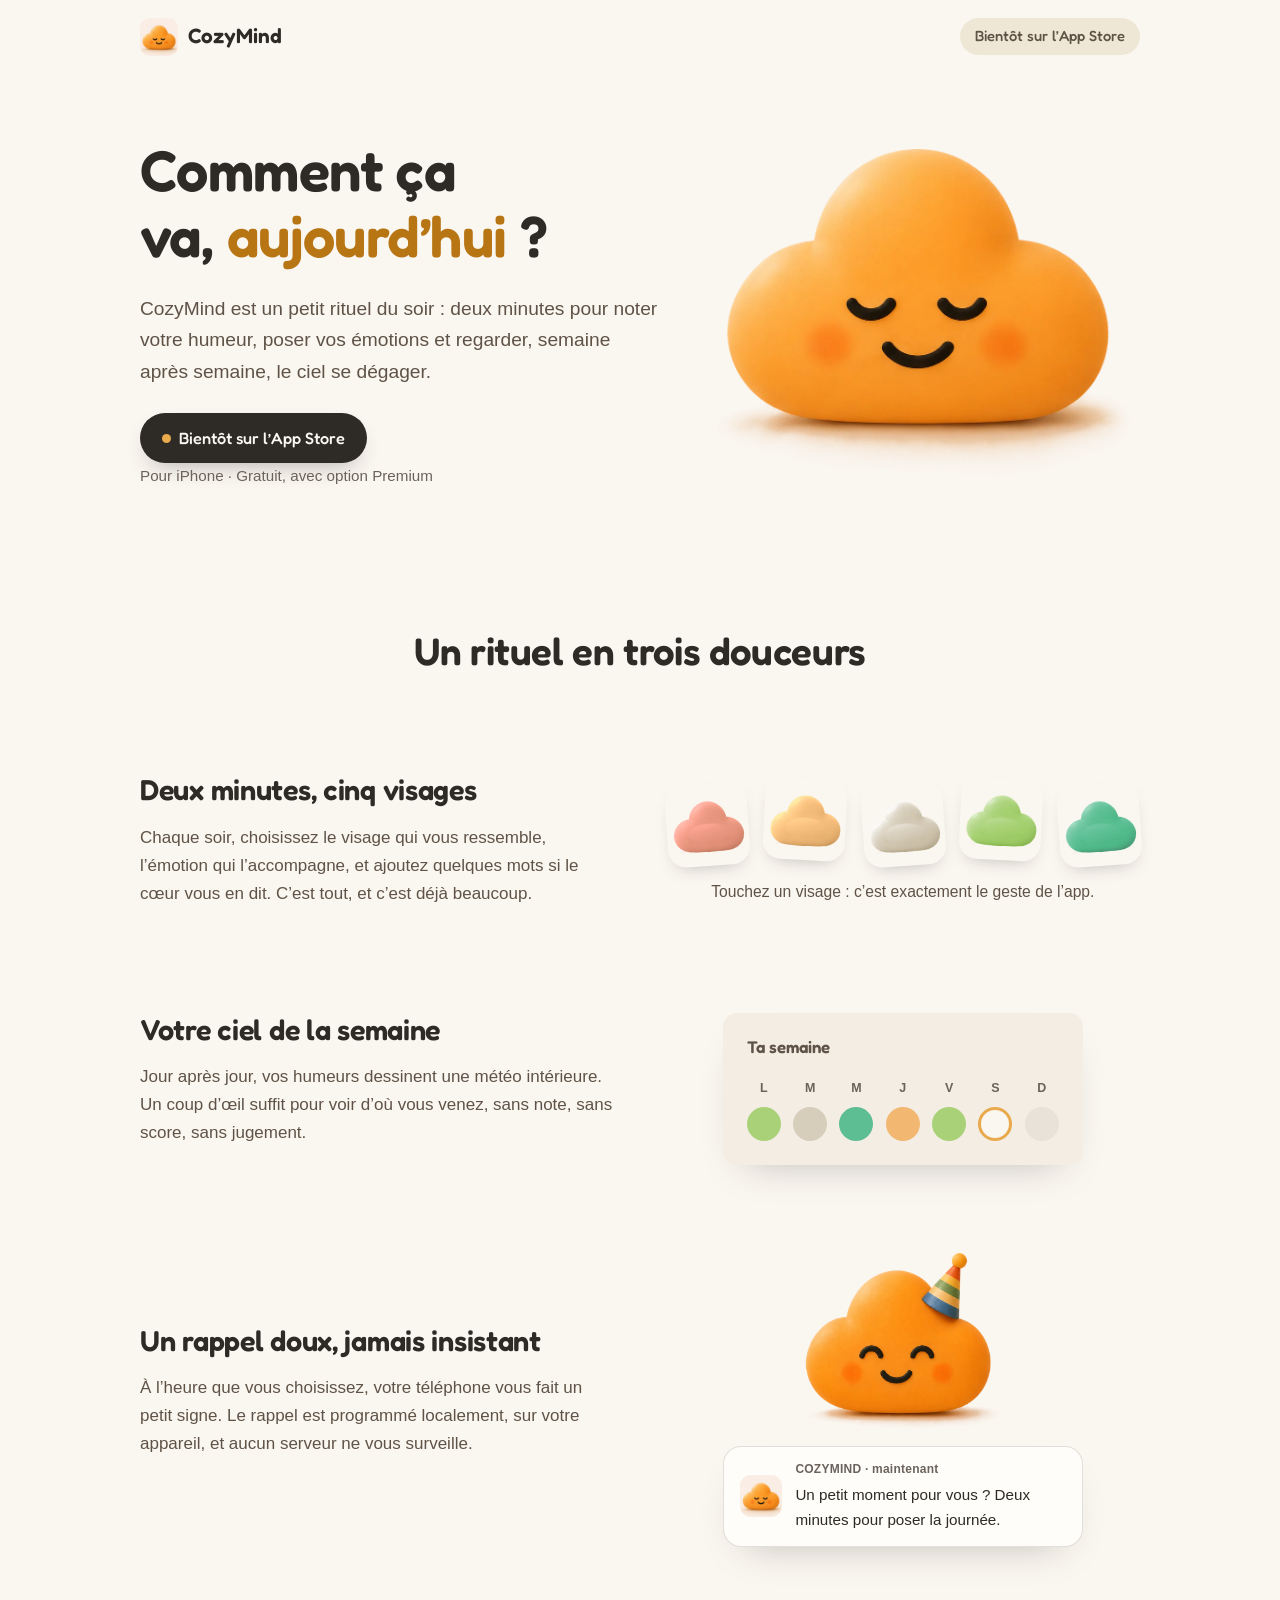
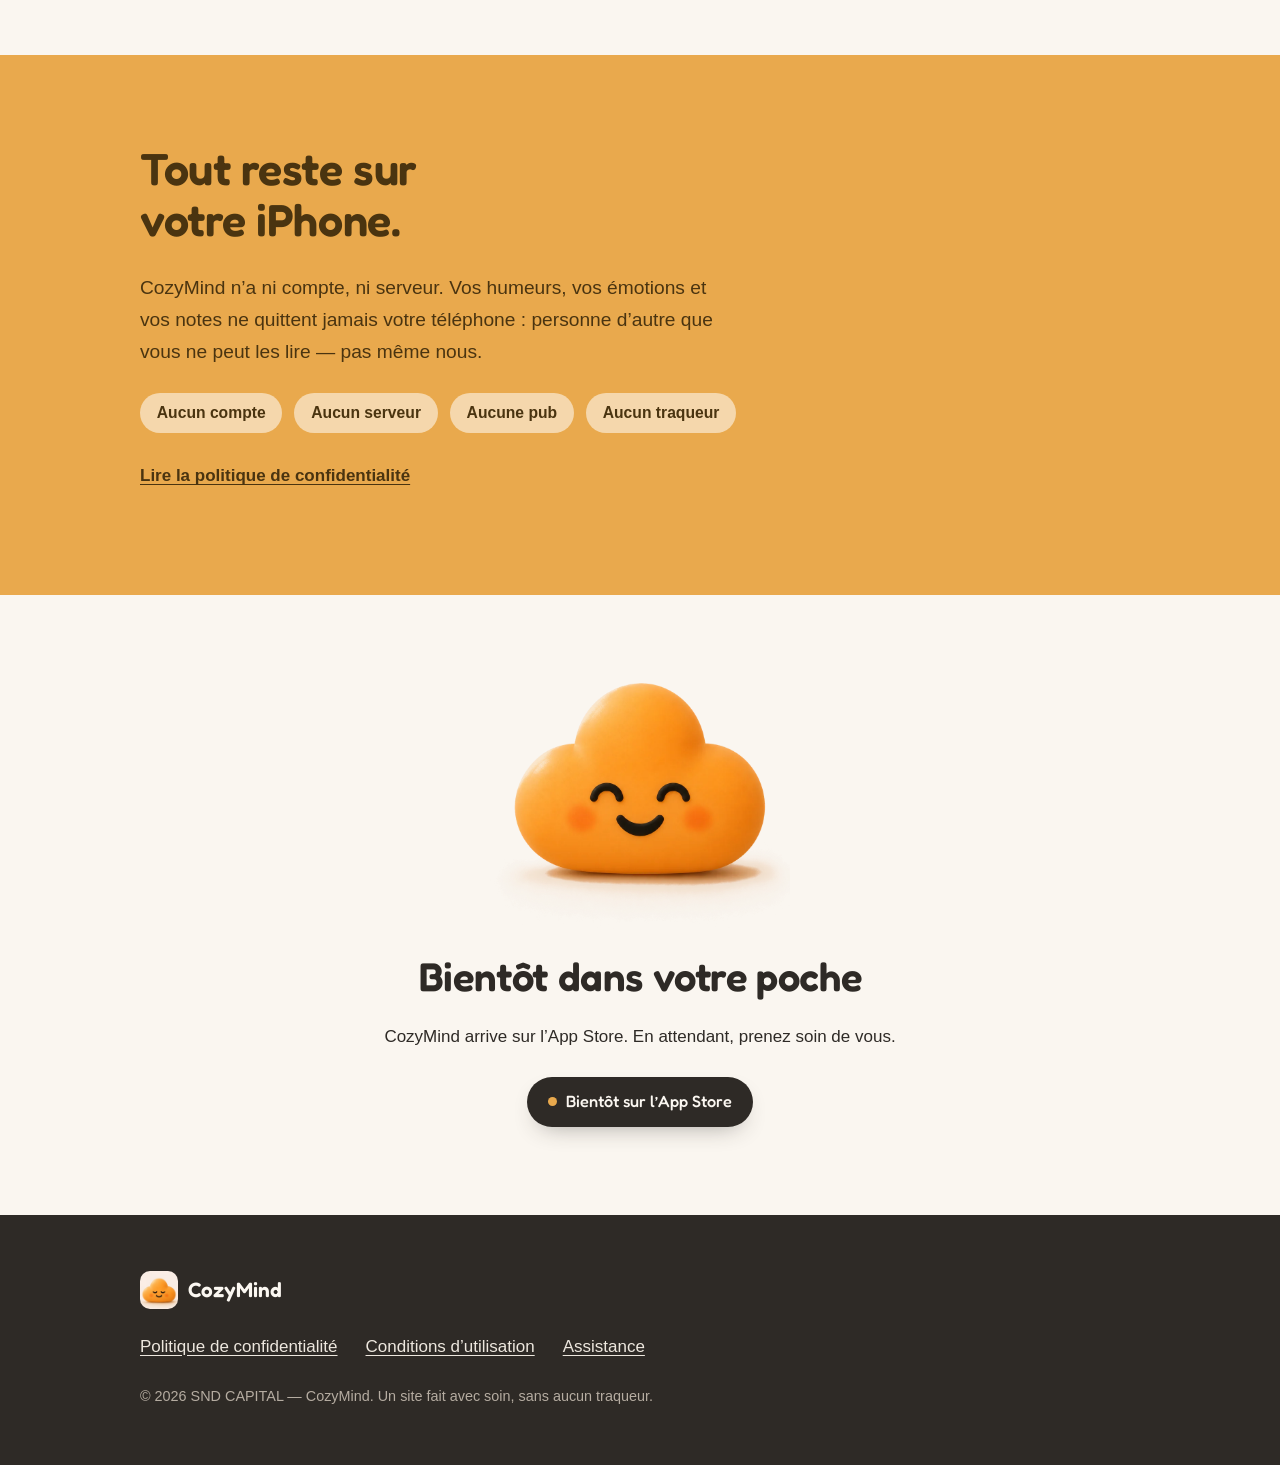
==== commit 2bb24805: "Une vraie page d'assistance : accueil chaleureux, mail et réponses rapides Co-Authored-By: Claude Fa" ====
--- a/index.html
+++ b/index.html
@@ -149,7 +149,7 @@
       <ul class="footer-links">
         <li><a href="confidentialite.html">Politique de confidentialité</a></li>
         <li><a href="conditions.html">Conditions d’utilisation</a></li>
-        <li><a href="mailto:support@cozymind.fr">support@cozymind.fr</a></li>
+        <li><a href="assistance.html">Assistance</a></li>
       </ul>
       <p class="legal">© 2026 SND CAPITAL — CozyMind. Un site fait avec soin, sans aucun traqueur.</p>
     </div>
